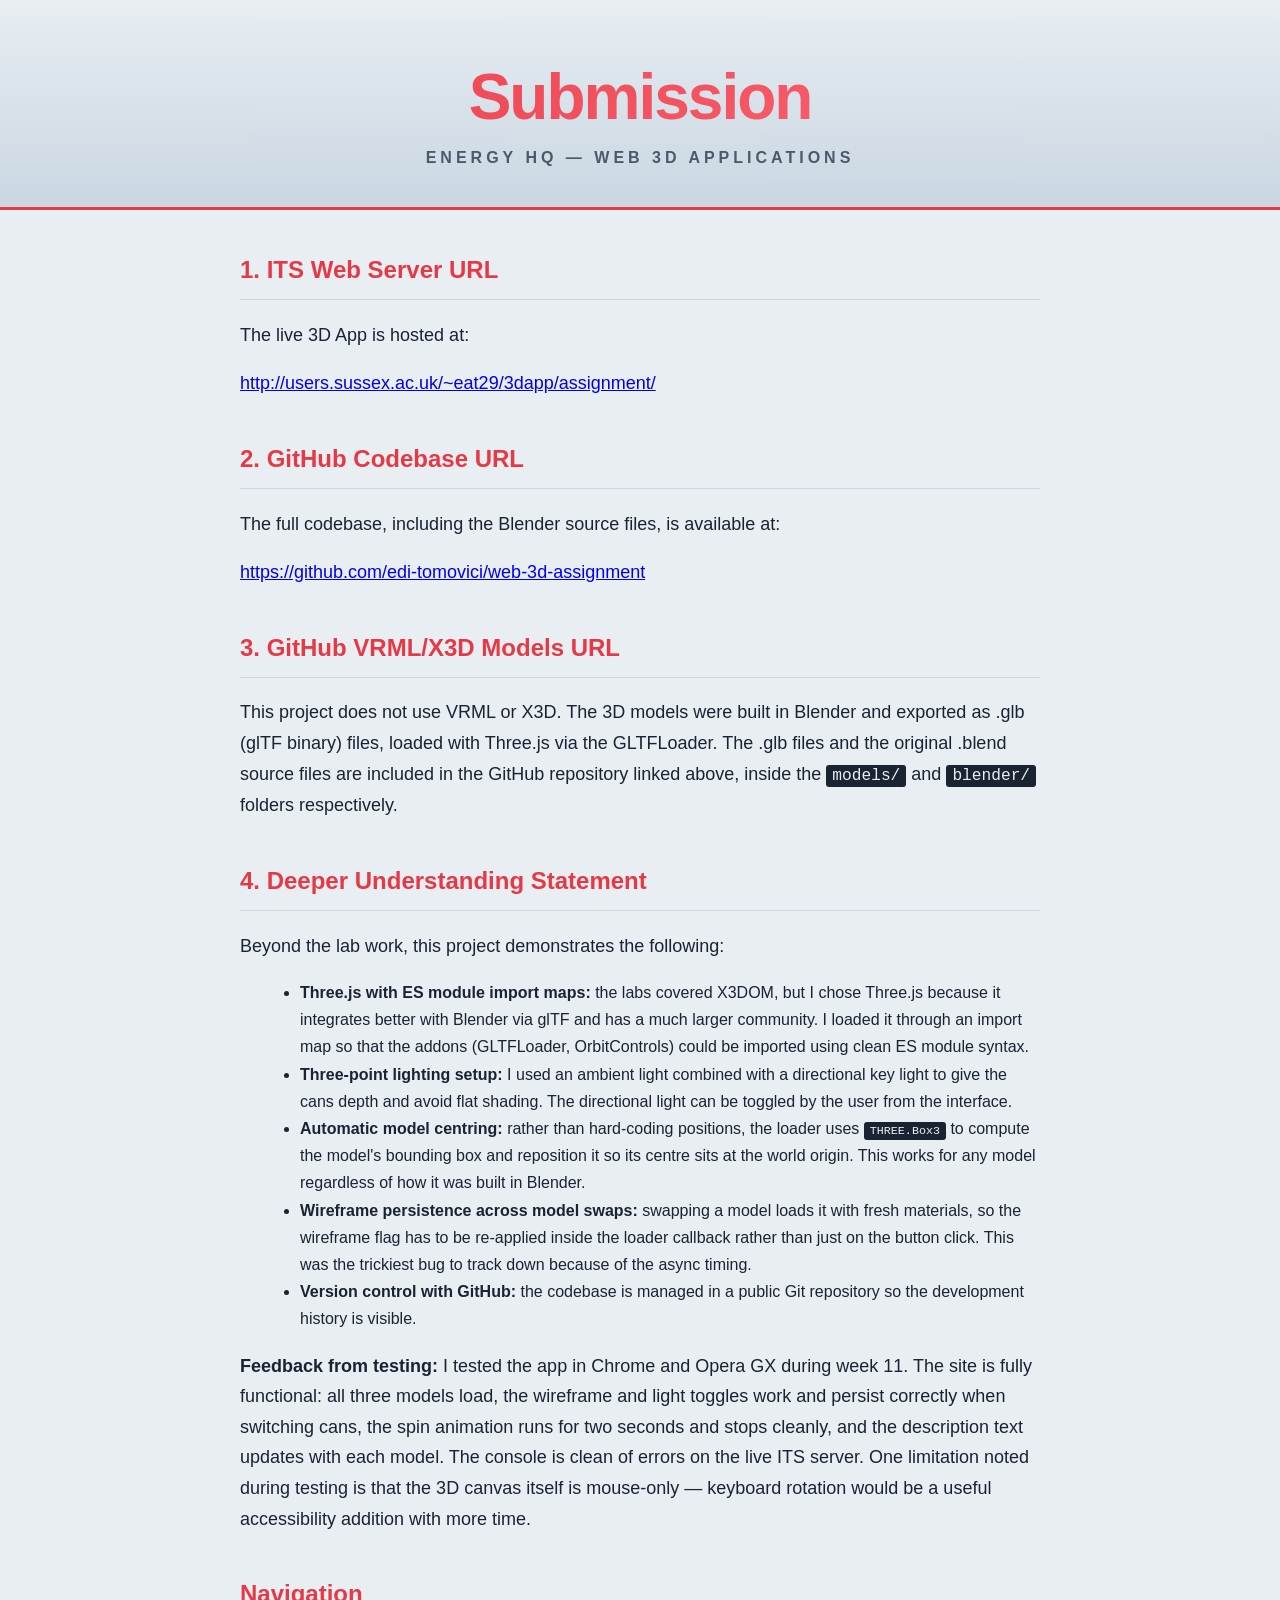
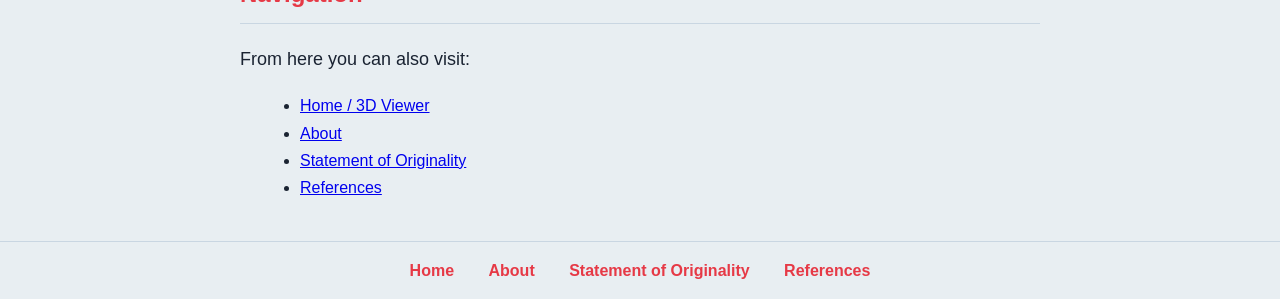
==== submission.html @ 7054b493 "Create submission.html" ====
<!DOCTYPE html>
<html lang="en-GB">
<head>
    <meta charset="UTF-8">
    <title>Submission — Energy HQ</title>
    <link rel="stylesheet" href="css/style.css">
</head>
<body>
    <header>
        <h1>Submission</h1>
        <p>Energy HQ — Web 3D Applications</p>
    </header>

    <main class="about-content">
        <section>
            <h2>1. ITS Web Server URL</h2>
            <p>The live 3D App is hosted at:</p>
            <p><a href="http://users.sussex.ac.uk/~eat29/3dapp/assignment/" target="_blank">http://users.sussex.ac.uk/~eat29/3dapp/assignment/</a></p>
        </section>

        <section>
            <h2>2. GitHub Codebase URL</h2>
            <p>The full codebase, including the Blender source files, is available at:</p>
            <p><a href="https://github.com/edi-tomovici/web-3d-assignment" target="_blank">https://github.com/edi-tomovici/web-3d-assignment</a></p>
        </section>

        <section>
            <h2>3. GitHub VRML/X3D Models URL</h2>
            <p>This project does not use VRML or X3D. The 3D models were built in Blender and exported as .glb (glTF binary) files, loaded with Three.js via the GLTFLoader. The .glb files and the original .blend source files are included in the GitHub repository linked above, inside the <code>models/</code> and <code>blender/</code> folders respectively.</p>
        </section>

        <section>
            <h2>4. Deeper Understanding Statement</h2>
            <p>Beyond the lab work, this project demonstrates the following:</p>
            <ul>
                <li><strong>Three.js with ES module import maps:</strong> the labs covered X3DOM, but I chose Three.js because it integrates better with Blender via glTF and has a much larger community. I loaded it through an import map so that the addons (GLTFLoader, OrbitControls) could be imported using clean ES module syntax.</li>
                <li><strong>Three-point lighting setup:</strong> I used an ambient light combined with a directional key light to give the cans depth and avoid flat shading. The directional light can be toggled by the user from the interface.</li>
                <li><strong>Automatic model centring:</strong> rather than hard-coding positions, the loader uses <code>THREE.Box3</code> to compute the model's bounding box and reposition it so its centre sits at the world origin. This works for any model regardless of how it was built in Blender.</li>
                <li><strong>Wireframe persistence across model swaps:</strong> swapping a model loads it with fresh materials, so the wireframe flag has to be re-applied inside the loader callback rather than just on the button click. This was the trickiest bug to track down because of the async timing.</li>
                <li><strong>Version control with GitHub:</strong> the codebase is managed in a public Git repository so the development history is visible.</li>
            </ul>

            <p><strong>Feedback from testing:</strong> I tested the app in Chrome and Opera GX during week 11. The site is fully functional: all three models load, the wireframe and light toggles work and persist correctly when switching cans, the spin animation runs for two seconds and stops cleanly, and the description text updates with each model. The console is clean of errors on the live ITS server. One limitation noted during testing is that the 3D canvas itself is mouse-only — keyboard rotation would be a useful accessibility addition with more time.</p>
        </section>

        <section>
            <h2>Navigation</h2>
            <p>From here you can also visit:</p>
            <ul>
                <li><a href="index.html">Home / 3D Viewer</a></li>
                <li><a href="about.html">About</a></li>
                <li><a href="originality.html">Statement of Originality</a></li>
                <li><a href="references.html">References</a></li>
            </ul>
        </section>
    </main>

    <footer>
        <a href="index.html">Home</a>
        <a href="about.html">About</a>
        <a href="originality.html">Statement of Originality</a>
        <a href="references.html">References</a>
    </footer>

</body>
</html>
---- css/style.css ----
/* Website Stylesheet */

body {
    background-color: #e8eef2;
    color: #1a2332;
    font-family: Arial, Helvetica, sans-serif;
    text-align: center;
    margin: 0;
}

h1 {
    padding-top: 40px;
    font-size: 48px;
}

p {
    font-size: 18px;
}

header {
    padding: 60px 20px 40px;
    background: linear-gradient(180deg, #e8eef2 0%, #c9d6e2 100%);
    border-bottom: 3px solid #e63946;
}

h1 {
    padding-top: 0;
    margin: 0;
    font-size: 64px;
    font-weight: 900;
    letter-spacing: -2px;
    background: linear-gradient(135deg, #e63946 0%, #ff6b7a 100%);
    -webkit-background-clip: text;
    -webkit-text-fill-color: transparent;
    background-clip: text;
}

header p {
    margin: 15px 0 0;
    font-size: 16px;
    color: #4a5a6a;
    letter-spacing: 4px;
    text-transform: uppercase;
    font-weight: 600;
}

button {
    background-color: #e63946;
    color: white;
    border: none;
    padding: 12px 24px;
    margin: 6px;
    font-size: 16px;
    font-weight: bold;
    border-radius: 6px;
    cursor: pointer;
    transition: background-color 0.2s, transform 0.1s;
}

button:hover {
    background-color: #c52836;
}

button:active {
    transform: scale(0.96);
}

footer {
    padding: 20px;
    margin-top: 40px;
    border-top: 1px solid #c9d6e2;
}

footer a {
    color: #e63946;
    text-decoration: none;
    margin: 0 15px;
    font-weight: bold;
}

footer a:hover {
    text-decoration: underline;
}

#description {
    max-width: 600px;
    margin: 30px auto;
    padding: 25px 30px;
    background-color: #ffffff;
    border-radius: 10px;
    border-left: 4px solid #e63946;
    box-shadow: 0 2px 8px rgba(0,0,0,0.08);
}

#description h2 {
    margin-top: 0;
    color: #e63946;
}

#canvas-container {
    width: 90%;
    max-width: 1000px;
    margin: 30px auto;
    min-height: 450px;
    border-radius: 12px;
    border: 1px solid #c9d6e2;
    overflow: hidden;
    box-shadow: 0 2px 12px rgba(0,0,0,0.1);
}

.about-content {
    max-width: 800px;
    margin: 40px auto;
    padding: 0 30px;
    text-align: left;
    line-height: 1.7;
}

.about-content section {
    margin-bottom: 40px;
}

.about-content h2 {
    color: #e63946;
    border-bottom: 1px solid #c9d6e2;
    padding-bottom: 8px;
    margin-top: 30px;
}

.about-content ul {
    margin-left: 20px;
}

.about-content code {
    background-color: #1a2332;
    color: #e8eef2;
    padding: 2px 6px;
    border-radius: 3px;
    font-size: 0.9em;
}
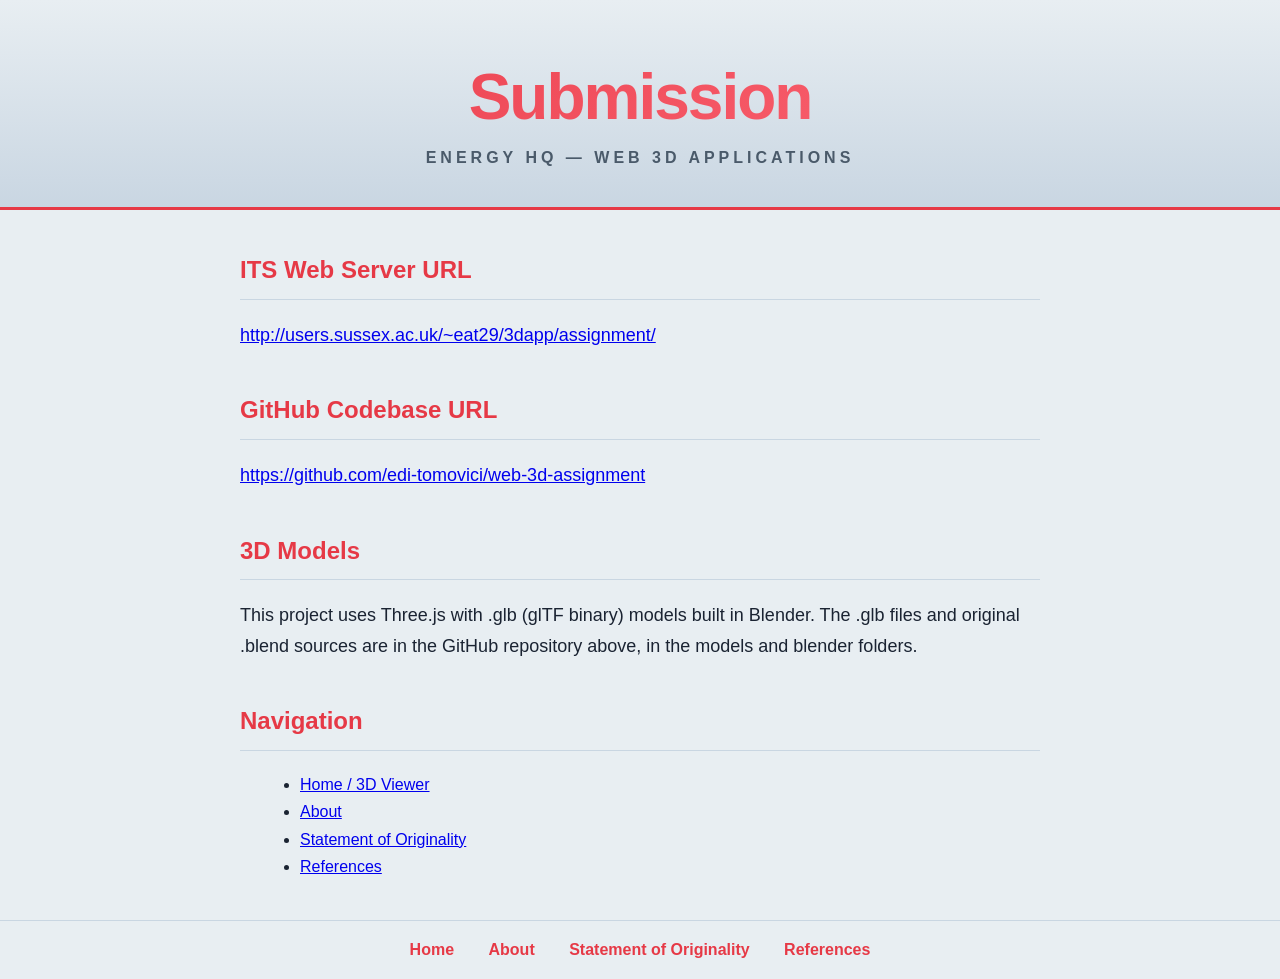
==== commit 6c6be7f3: "Update submission.html" ====
--- a/submission.html
+++ b/submission.html
@@ -13,39 +13,22 @@
 
     <main class="about-content">
         <section>
-            <h2>1. ITS Web Server URL</h2>
-            <p>The live 3D App is hosted at:</p>
+            <h2>ITS Web Server URL</h2>
             <p><a href="http://users.sussex.ac.uk/~eat29/3dapp/assignment/" target="_blank">http://users.sussex.ac.uk/~eat29/3dapp/assignment/</a></p>
         </section>
 
         <section>
-            <h2>2. GitHub Codebase URL</h2>
-            <p>The full codebase, including the Blender source files, is available at:</p>
+            <h2>GitHub Codebase URL</h2>
             <p><a href="https://github.com/edi-tomovici/web-3d-assignment" target="_blank">https://github.com/edi-tomovici/web-3d-assignment</a></p>
         </section>
 
         <section>
-            <h2>3. GitHub VRML/X3D Models URL</h2>
-            <p>This project does not use VRML or X3D. The 3D models were built in Blender and exported as .glb (glTF binary) files, loaded with Three.js via the GLTFLoader. The .glb files and the original .blend source files are included in the GitHub repository linked above, inside the <code>models/</code> and <code>blender/</code> folders respectively.</p>
-        </section>
-
-        <section>
-            <h2>4. Deeper Understanding Statement</h2>
-            <p>Beyond the lab work, this project demonstrates the following:</p>
-            <ul>
-                <li><strong>Three.js with ES module import maps:</strong> the labs covered X3DOM, but I chose Three.js because it integrates better with Blender via glTF and has a much larger community. I loaded it through an import map so that the addons (GLTFLoader, OrbitControls) could be imported using clean ES module syntax.</li>
-                <li><strong>Three-point lighting setup:</strong> I used an ambient light combined with a directional key light to give the cans depth and avoid flat shading. The directional light can be toggled by the user from the interface.</li>
-                <li><strong>Automatic model centring:</strong> rather than hard-coding positions, the loader uses <code>THREE.Box3</code> to compute the model's bounding box and reposition it so its centre sits at the world origin. This works for any model regardless of how it was built in Blender.</li>
-                <li><strong>Wireframe persistence across model swaps:</strong> swapping a model loads it with fresh materials, so the wireframe flag has to be re-applied inside the loader callback rather than just on the button click. This was the trickiest bug to track down because of the async timing.</li>
-                <li><strong>Version control with GitHub:</strong> the codebase is managed in a public Git repository so the development history is visible.</li>
-            </ul>
-
-            <p><strong>Feedback from testing:</strong> I tested the app in Chrome and Opera GX during week 11. The site is fully functional: all three models load, the wireframe and light toggles work and persist correctly when switching cans, the spin animation runs for two seconds and stops cleanly, and the description text updates with each model. The console is clean of errors on the live ITS server. One limitation noted during testing is that the 3D canvas itself is mouse-only — keyboard rotation would be a useful accessibility addition with more time.</p>
+            <h2>3D Models</h2>
+            <p>This project uses Three.js with .glb (glTF binary) models built in Blender. The .glb files and original .blend sources are in the GitHub repository above, in the models and blender folders.</p>
         </section>
 
         <section>
             <h2>Navigation</h2>
-            <p>From here you can also visit:</p>
             <ul>
                 <li><a href="index.html">Home / 3D Viewer</a></li>
                 <li><a href="about.html">About</a></li>
